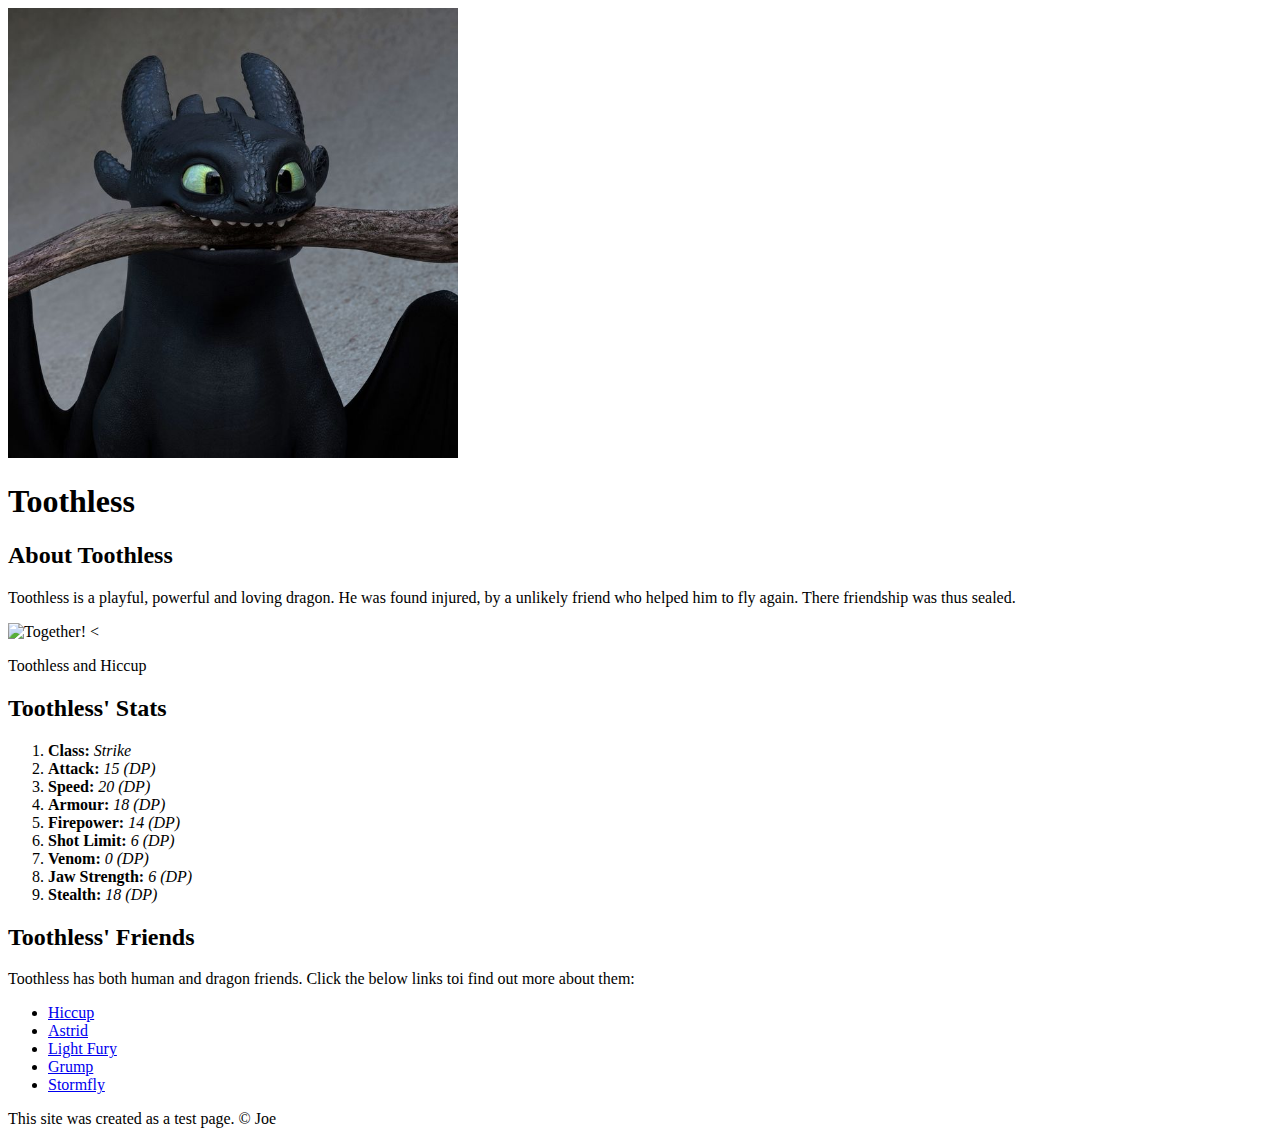
==== index.html @ b77982f2 "Added page about Toothless the dragon as a test" ====
<!DOCTYPE html>
<html lang="en" dir="ltr">
  <head>
    <link rel="icon" href="httyd.jpg">
    <meta charset="utf-8">
    <title>Toothless</title>
  </head>
  <body>
    <!-- header element --->
    <header>
        <img src="httyd.jpg" height=450>
        <h1>Toothless</h1>
    </header>
    <!-- main element -->
    <main>
      <!-- About -->
      <h2>About Toothless</h2>
      <p>Toothless is a playful, powerful and loving dragon.
      He was found injured, by a unlikely friend who helped him to fly again.
      There friendship was thus sealed.
      </p>
      <img src="friends.png" alt="Together!" height=600>
      <<p>Toothless and Hiccup</p>
      <!-- Battle Stats -->
      <h2>Toothless' Stats</h2>
      <ol>
        <li><b>Class:</b> <i>Strike</i></li>
        <li><b>Attack:</b> <i>15 (DP)</i></li>
        <li><b>Speed:</b> <i>20 (DP)</i></li>
        <li><b>Armour:</b> <i>18 (DP)</i></li>
        <li><b>Firepower:</b> <i>14 (DP)</i></li>
        <li><b>Shot Limit:</b> <i>6 (DP)</i></li>
        <li><b>Venom:</b> <i>0 (DP)</i></li>
        <li><b>Jaw Strength:</b> <i>6 (DP)</i></li>
        <li><b>Stealth:</b> <i>18 (DP)</i></li>
      </ol>
      <!-- Friends -->
      <h2>Toothless' Friends</h2>
      <p>Toothless has both human and dragon friends.
         Click the below links toi find out more about them:</p>
      <ul>
        <li><a target="_blank" href="https://howtotrainyourdragon.fandom.com/wiki/Hiccup_Horrendous_Haddock_III_(Franchise)">Hiccup</a></li>
        <li><a target="_blank" href="https://howtotrainyourdragon.fandom.com/wiki/Astrid_Hofferson">Astrid</a></li>
        <li><a target="_blank" href="https://howtotrainyourdragon.fandom.com/wiki/Light_Fury_(character)">Light Fury</a></li>
        <li><a target="_blank" href="https://howtotrainyourdragon.fandom.com/wiki/Grump">Grump</a></li>
        <li><a target="_blank" href="https://howtotrainyourdragon.fandom.com/wiki/Stormfly_(Franchise)">Stormfly</a></li>
      </ul>
    </main>
    <!-- Footer Element -->
    <footer>
      <p>This site was created as a test page. &copy; Joe</p>
    </footer>
  </body>
</html>
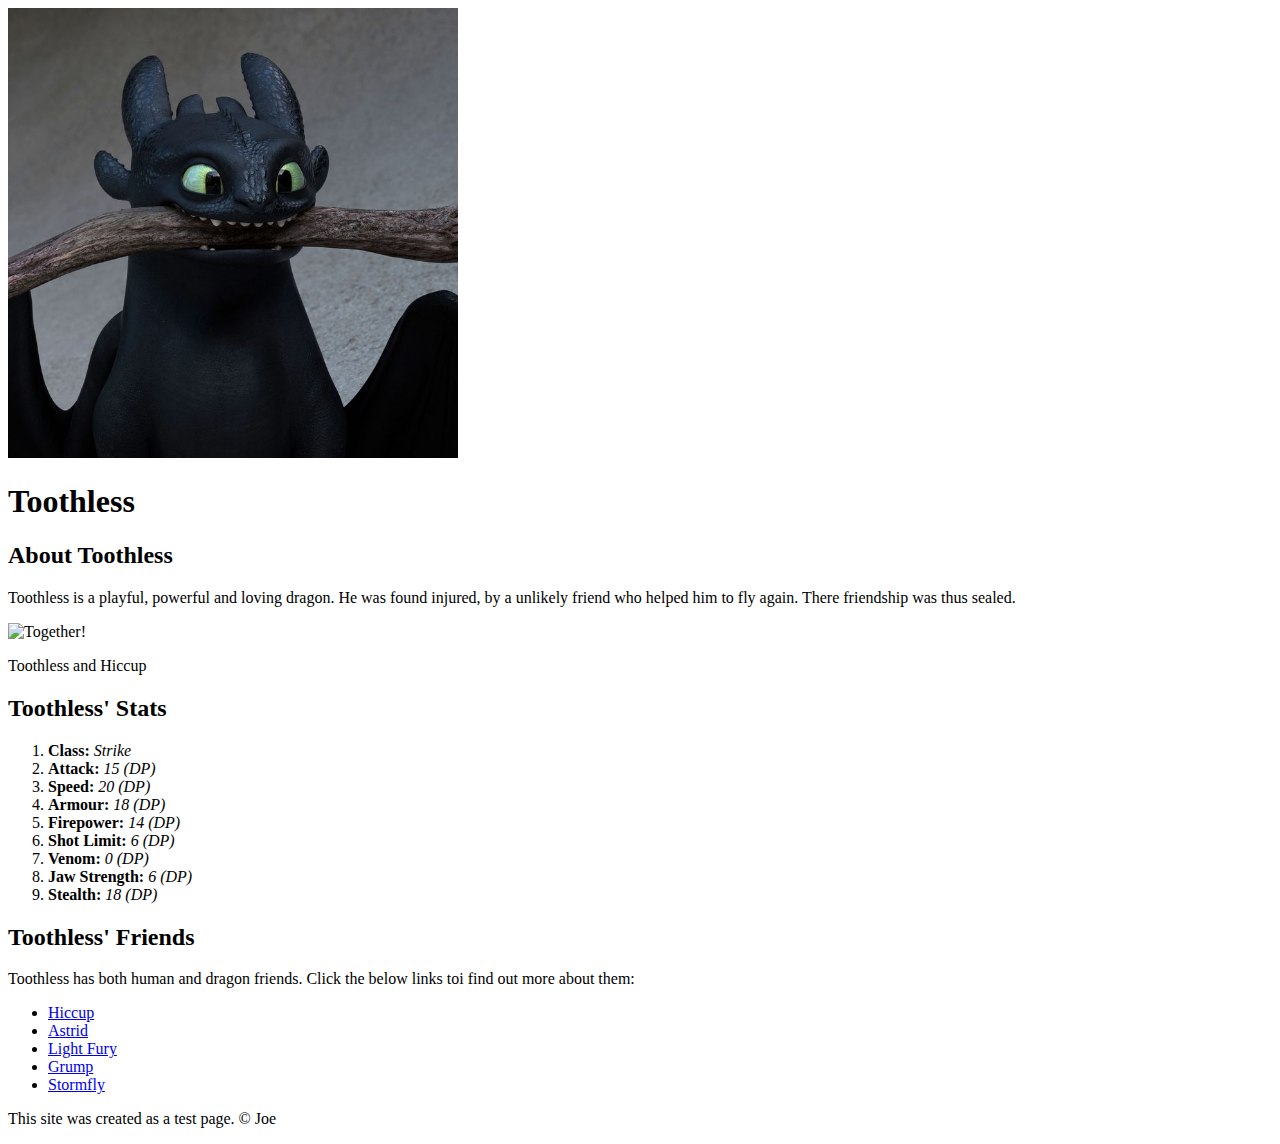
==== commit 5a9b6f0f: "Removed extra <." ====
--- a/index.html
+++ b/index.html
@@ -19,8 +19,8 @@
       He was found injured, by a unlikely friend who helped him to fly again.
       There friendship was thus sealed.
       </p>
-      <img src="friends.png" alt="Together!" height=600>
-      <<p>Toothless and Hiccup</p>
+      <img src="friends.jpg" alt="Together!" height=600>
+      <p>Toothless and Hiccup</p>
       <!-- Battle Stats -->
       <h2>Toothless' Stats</h2>
       <ol>
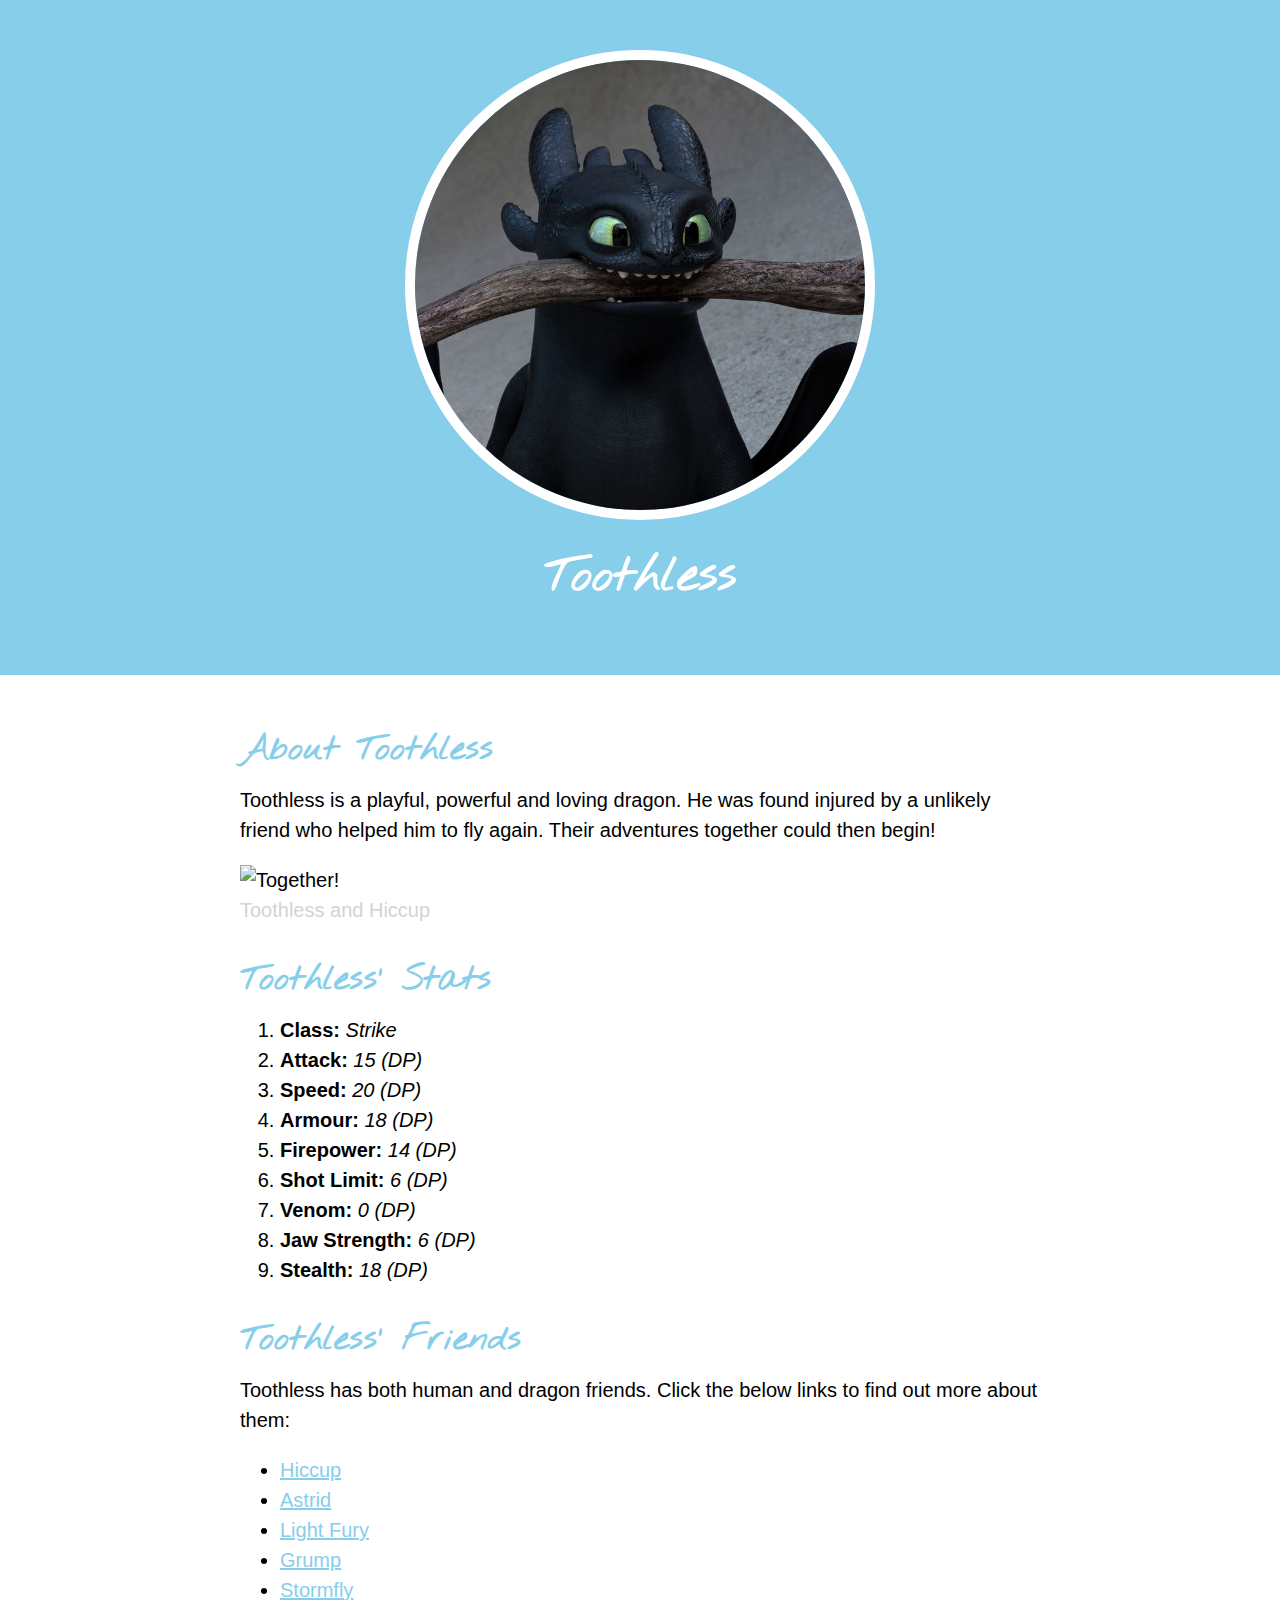
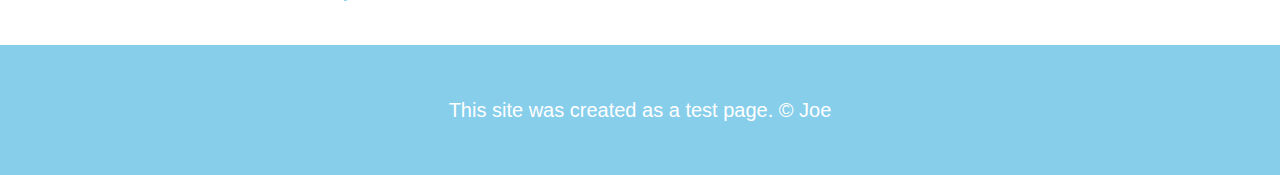
==== commit befe60cf: "Styled character page with css." ====
--- a/index.html
+++ b/index.html
@@ -2,6 +2,8 @@
 <html lang="en" dir="ltr">
   <head>
     <link rel="icon" href="httyd.jpg">
+    <link href="https://fonts.googleapis.com/css2?family=Nothing+You+Could+Do&display=swap" rel="stylesheet">
+    <link rel="stylesheet" type="text/css" href="hero.css">
     <meta charset="utf-8">
     <title>Toothless</title>
   </head>
@@ -16,11 +18,11 @@
       <!-- About -->
       <h2>About Toothless</h2>
       <p>Toothless is a playful, powerful and loving dragon.
-      He was found injured, by a unlikely friend who helped him to fly again.
-      There friendship was thus sealed.
+      He was found injured by a unlikely friend who helped him to fly again.
+      Their adventures together could then begin!
       </p>
-      <img src="friends.jpg" alt="Together!" height=600>
-      <p>Toothless and Hiccup</p>
+      <img src="friends.jpg" alt="Together!">
+      <p class="caption">Toothless and Hiccup</p>
       <!-- Battle Stats -->
       <h2>Toothless' Stats</h2>
       <ol>
@@ -37,7 +39,7 @@
       <!-- Friends -->
       <h2>Toothless' Friends</h2>
       <p>Toothless has both human and dragon friends.
-         Click the below links toi find out more about them:</p>
+         Click the below links to find out more about them:</p>
       <ul>
         <li><a target="_blank" href="https://howtotrainyourdragon.fandom.com/wiki/Hiccup_Horrendous_Haddock_III_(Franchise)">Hiccup</a></li>
         <li><a target="_blank" href="https://howtotrainyourdragon.fandom.com/wiki/Astrid_Hofferson">Astrid</a></li>
--- a/hero.css
+++ b/hero.css
@@ -0,0 +1,59 @@
+body{
+  margin:0;
+  font-family: Helvetica, Arial, sans-serif;
+  font-size: 20px;
+  line-height: 30px;
+}
+header{
+  background-color: skyblue;
+  text-align: center;
+  padding-top: 50px;
+  padding-bottom: 50px;
+}
+header h1{
+  color:white;
+  font-size: 50px;
+}
+h1, h2{
+  font-family: 'Nothing You Could Do', cursive;
+}
+header img{
+  border-radius: 250px;
+  border:10px solid white;
+}
+
+main{
+  max-width:800px;
+  margin:0 auto;
+  padding: 20px;
+
+}
+main img{
+  max-width: 100%;
+}
+h2{
+  font-size: 35px;
+  color: skyblue;
+  margin: 40px 0 10px;
+}
+a{
+  color:skyblue;
+}
+a:hover{
+  color:white;
+  background-color: skyblue;
+}
+footer{
+  background-color: skyblue;
+  text-align: center;
+  color:white;
+  padding:50px;
+}
+footer p{
+  margin:0;
+}
+p.caption{
+  color:lightgrey;
+  font-style;italic;
+  margin-top:0;
+}
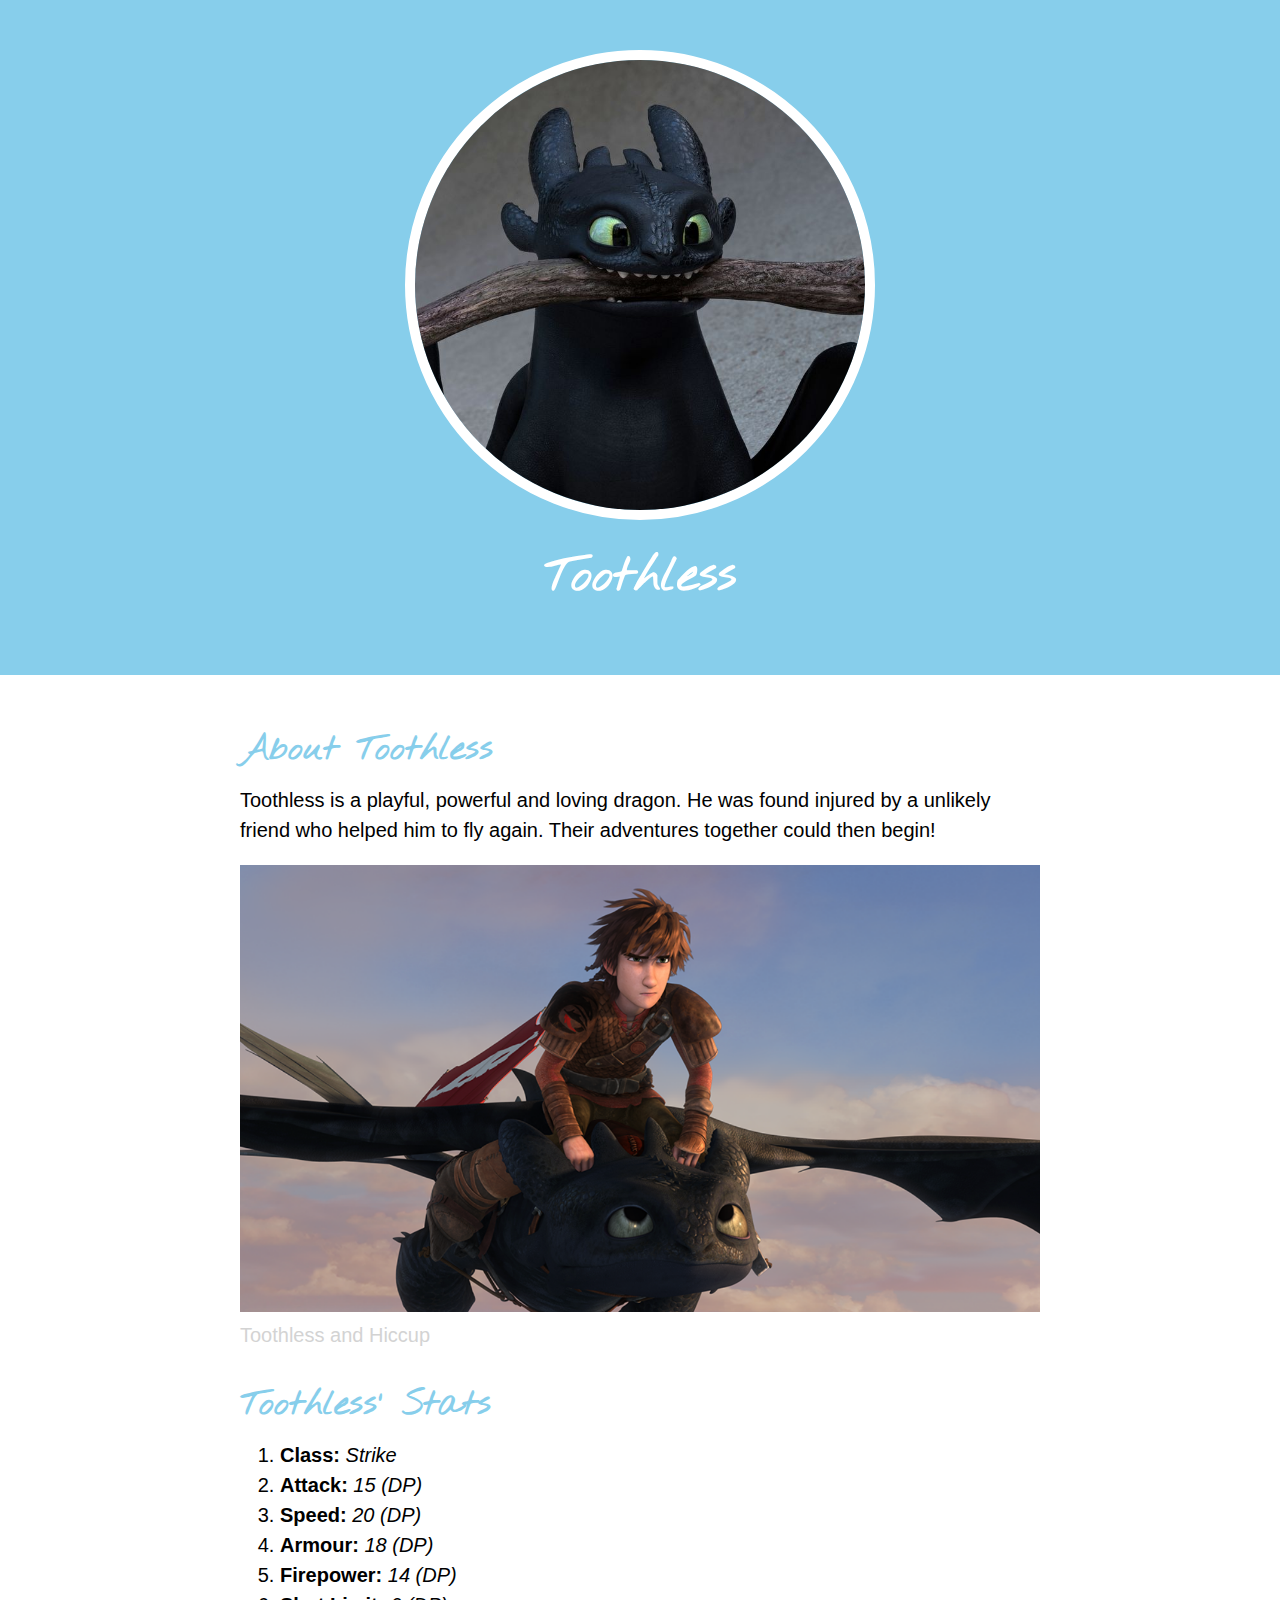
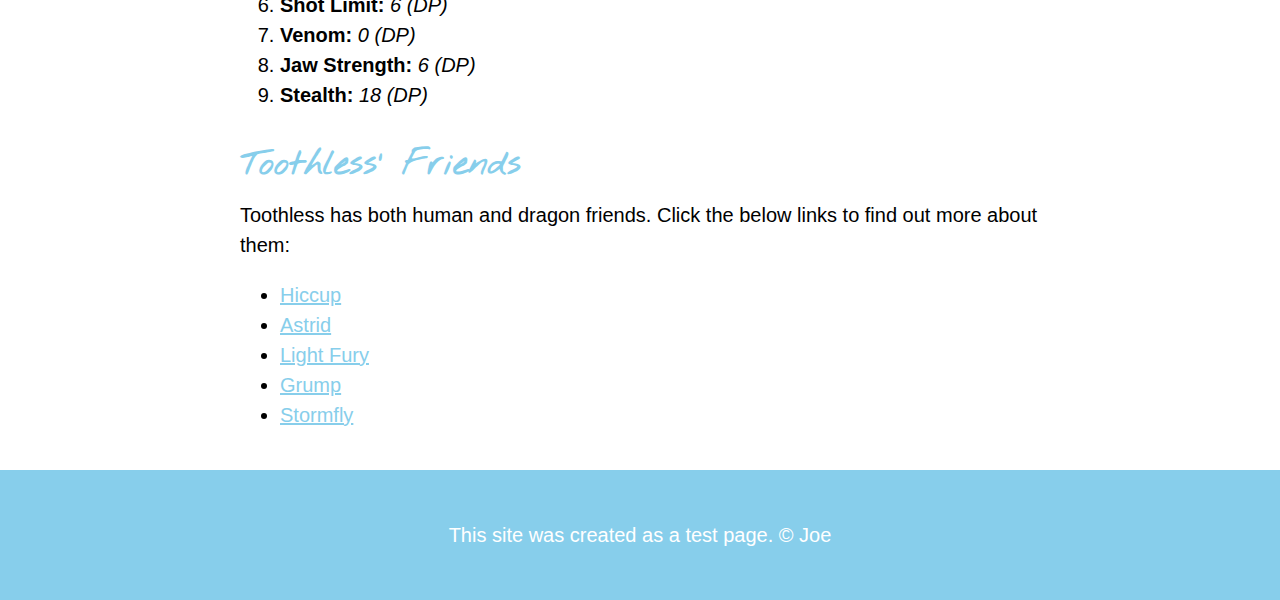
==== commit 4af6cb05: "Fixed image name" ====
--- a/index.html
+++ b/index.html
@@ -1,16 +1,16 @@
 <!DOCTYPE html>
 <html lang="en" dir="ltr">
   <head>
-    <link rel="icon" href="httyd.jpg">
+    <meta charset="utf-8">
+    <link rel="icon" href="./httyd.jpg">
     <link href="https://fonts.googleapis.com/css2?family=Nothing+You+Could+Do&display=swap" rel="stylesheet">
-    <link rel="stylesheet" type="text/css" href="hero.css">
-    <meta charset="utf-8">
+    <link rel="stylesheet" type="text/css" href="./hero.css">
     <title>Toothless</title>
   </head>
   <body>
     <!-- header element --->
     <header>
-        <img src="httyd.jpg" height=450>
+        <img src="./httyd.jpg" height=450>
         <h1>Toothless</h1>
     </header>
     <!-- main element -->
@@ -21,7 +21,7 @@
       He was found injured by a unlikely friend who helped him to fly again.
       Their adventures together could then begin!
       </p>
-      <img src="friends.jpg" alt="Together!">
+      <img src="./Friends.png" alt="Together!">
       <p class="caption">Toothless and Hiccup</p>
       <!-- Battle Stats -->
       <h2>Toothless' Stats</h2>
